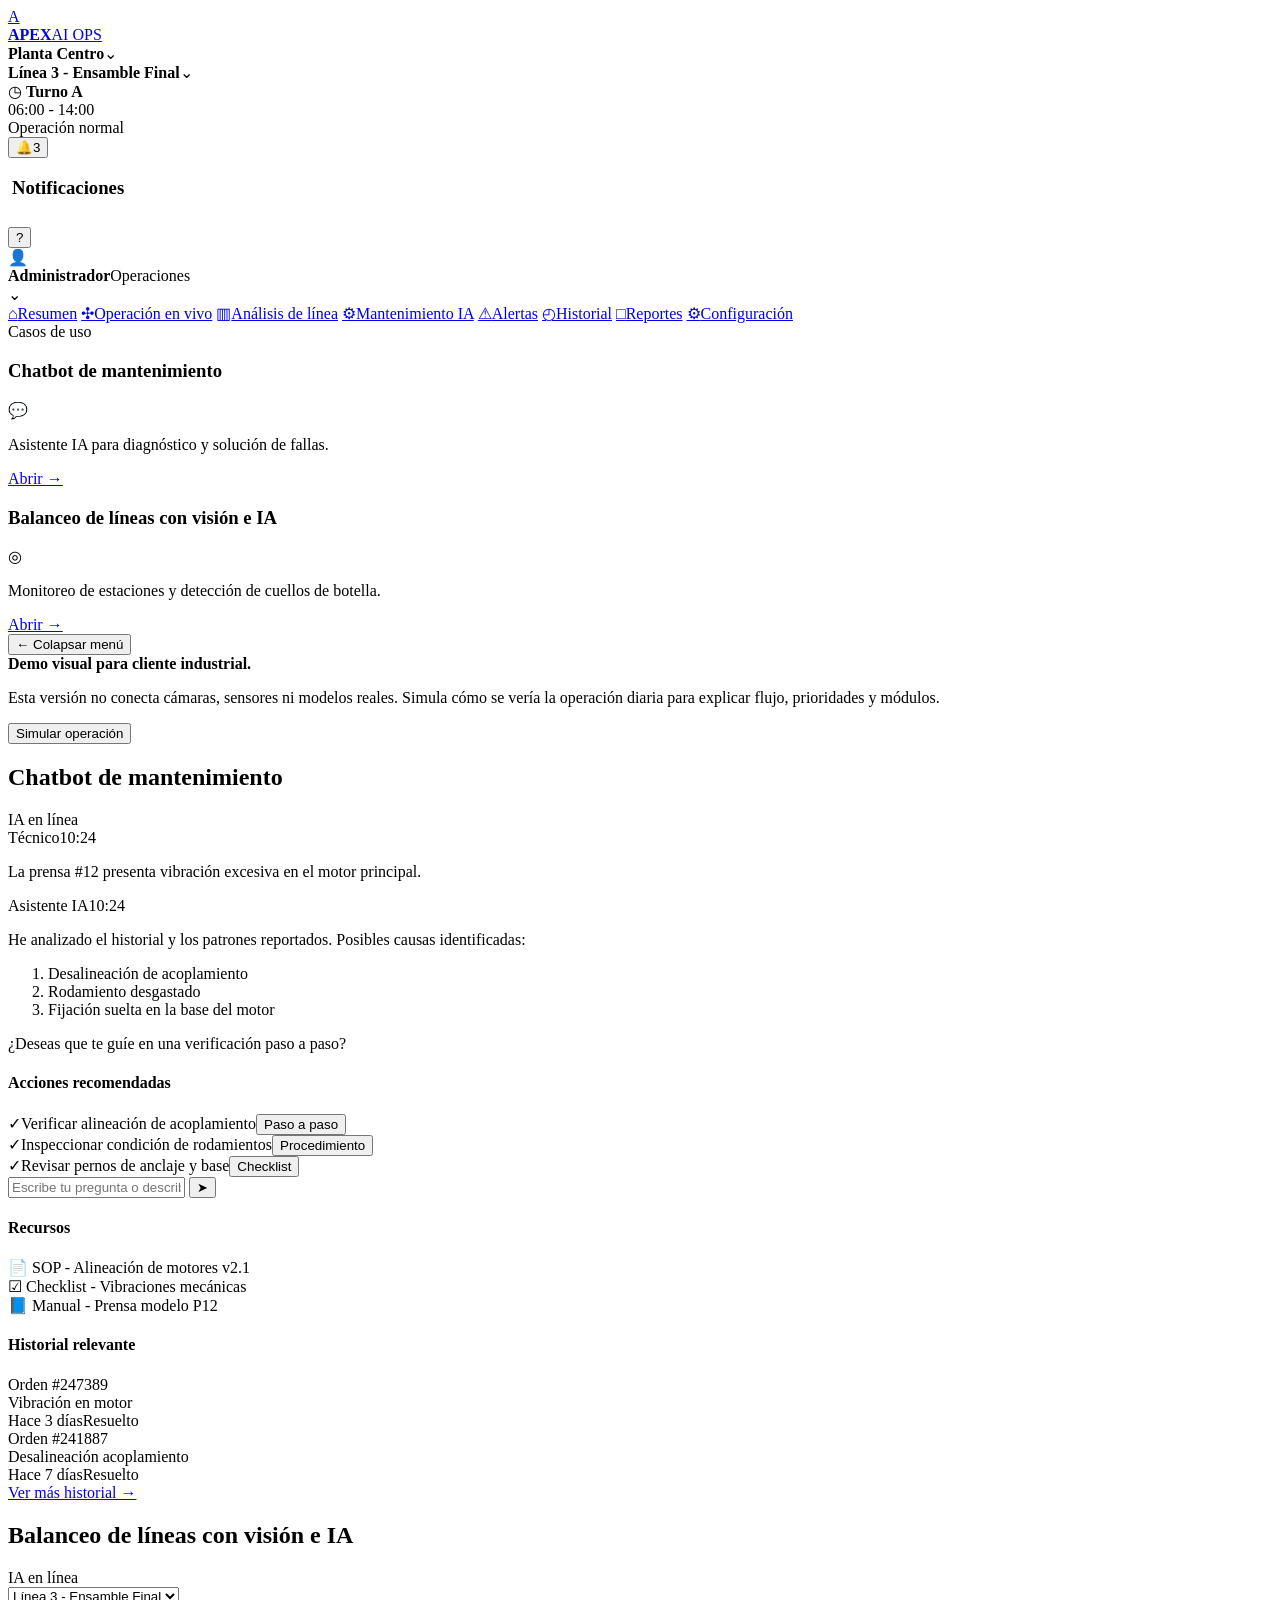
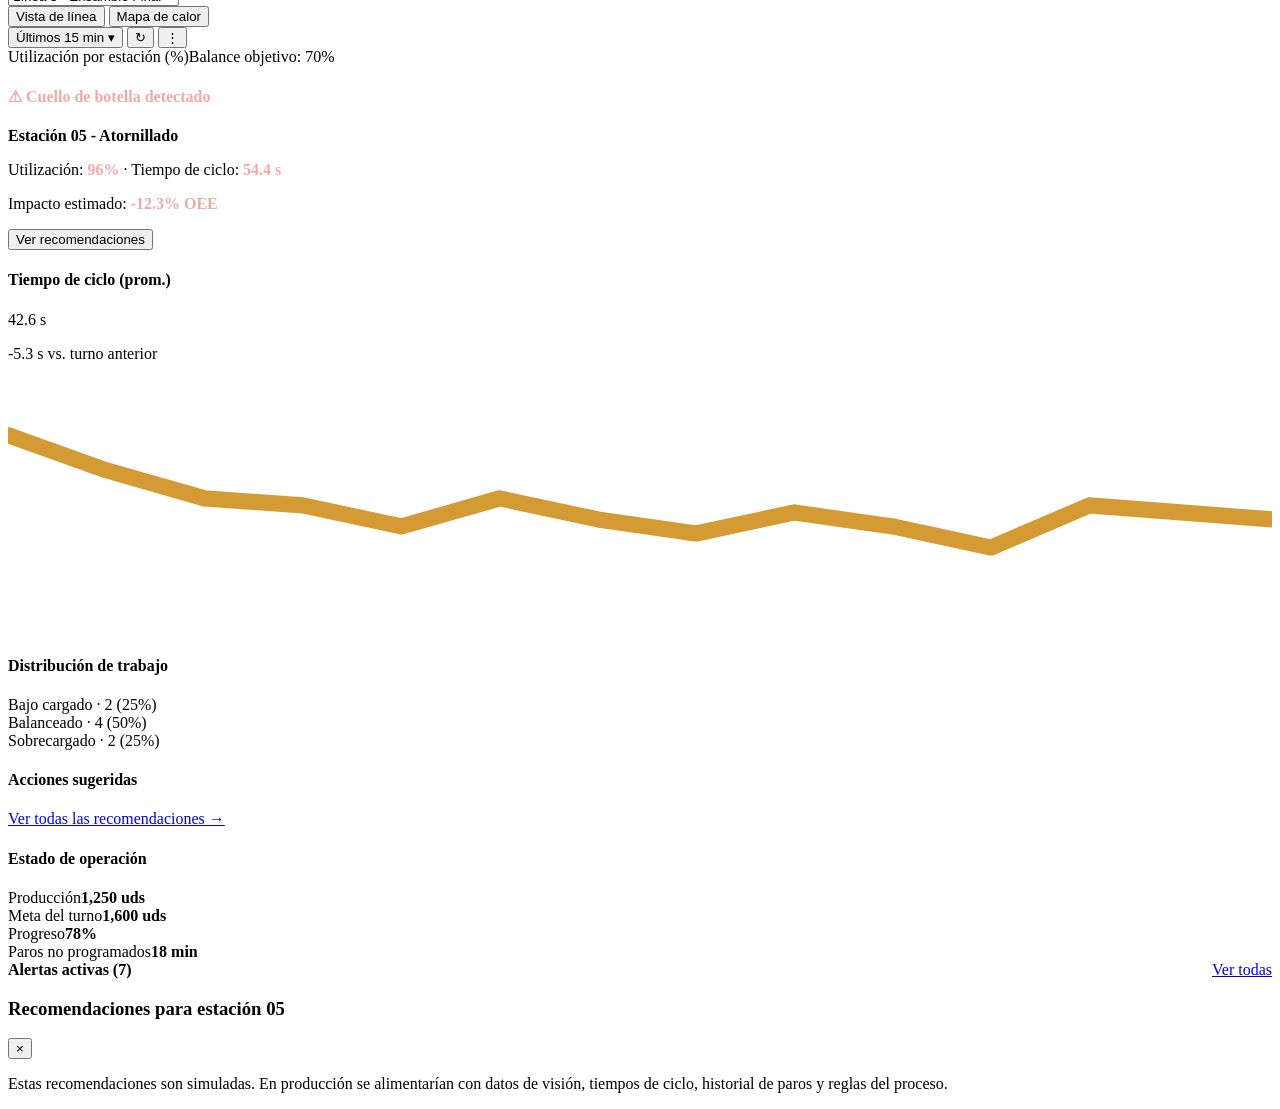
==== index.html @ f7f69852 "Add files via upload" ====
<!doctype html>
<html lang="es">
<head>
  <meta charset="utf-8" />
  <meta name="viewport" content="width=device-width, initial-scale=1" />
  <title>APEX AI OPS | Dashboard operativo</title>
  <meta name="description" content="Prototipo visual de interfaz industrial para chatbot de mantenimiento y balanceo de líneas con visión e IA." />
  <link rel="stylesheet" href="assets/css/styles.css" />
</head>
<body>
  <div class="app-shell">
    <header class="topbar">
      <a class="brand" href="index.html" aria-label="Inicio APEX AI OPS">
        <div class="brand-mark">A</div>
        <div class="brand-text"><strong>APEX</strong><span>AI OPS</span></div>
      </a>
      <div class="topbar-main">
        <div class="topbar-selects">
          <div class="selector"><strong>Planta Centro</strong><span>⌄</span></div>
          <div class="selector"><strong>Línea 3 - Ensamble Final</strong><span>⌄</span></div>
        </div>
        <div class="topbar-status">
          <div class="shift">◷ <span><b>Turno A</b><br />06:00 - 14:00</span></div>
          <div class="status-pill"><span class="status-dot" data-operation-status-dot></span><span data-operation-status-text>Operación normal</span></div>
          <div class="notif-wrapper">
            <button class="icon-btn" type="button" data-toggle-notifications aria-label="Notificaciones">🔔<span class="badge">3</span></button>
            <div class="notif-menu" data-notifications-menu>
              <div class="card-header" style="padding:0 4px 10px;min-height:auto;border-bottom:0;"><h3 class="card-title">Notificaciones</h3></div>
              <div class="alert-list" data-alert-list data-limit="3"></div>
            </div>
          </div>
          <button class="icon-btn" type="button" aria-label="Ayuda">?</button>
          <div class="user-menu"><div class="avatar">👤</div><div class="user-label"><strong>Administrador</strong><span>Operaciones</span></div><span>⌄</span></div>
        </div>
      </div>
    </header>

    <aside class="sidebar">
      <nav class="nav-list" aria-label="Navegación principal">
        <a class="nav-item active" href="index.html"><span class="nav-icon">⌂</span><span>Resumen</span></a>
        <a class="nav-item" href="operacion.html"><span class="nav-icon">✣</span><span>Operación en vivo</span></a>
        <a class="nav-item" href="balanceo.html"><span class="nav-icon">▥</span><span>Análisis de línea</span></a>
        <a class="nav-item" href="mantenimiento.html"><span class="nav-icon">⚙</span><span>Mantenimiento IA</span></a>
        <a class="nav-item" href="alertas.html"><span class="nav-icon">⚠</span><span>Alertas</span></a>
        <a class="nav-item" href="historial.html"><span class="nav-icon">◴</span><span>Historial</span></a>
        <a class="nav-item" href="reportes.html"><span class="nav-icon">□</span><span>Reportes</span></a>
        <a class="nav-item" href="configuracion.html"><span class="nav-icon">⚙</span><span>Configuración</span></a>
      </nav>

      <div class="sidebar-section-title">Casos de uso</div>
      <div class="usecase-rail">
        <article class="usecase-mini">
          <header><h3>Chatbot de mantenimiento</h3><div class="usecase-icon">💬</div></header>
          <p>Asistente IA para diagnóstico y solución de fallas.</p>
          <a class="link-arrow" href="mantenimiento.html">Abrir →</a>
        </article>
        <article class="usecase-mini">
          <header><h3>Balanceo de líneas con visión e IA</h3><div class="usecase-icon">◎</div></header>
          <p>Monitoreo de estaciones y detección de cuellos de botella.</p>
          <a class="link-arrow" href="balanceo.html">Abrir →</a>
        </article>
      </div>
      <button class="collapse-btn" data-collapse-sidebar type="button">← <span>Colapsar menú</span></button>
    </aside>

    <main class="main">
      <section class="demo-banner">
        <div>
          <strong>Demo visual para cliente industrial.</strong>
          <p>Esta versión no conecta cámaras, sensores ni modelos reales. Simula cómo se vería la operación diaria para explicar flujo, prioridades y módulos.</p>
        </div>
        <button class="btn primary" type="button" data-run-demo>Simular operación</button>
      </section>

      <div class="dashboard-grid">
        <section class="kpi-grid" data-kpis aria-label="Indicadores principales"></section>

        <section class="content-grid">
          <article class="card">
            <header class="card-header">
              <h2 class="card-title">Chatbot de mantenimiento</h2>
              <span class="ai-status"><span class="status-dot info"></span>IA en línea</span>
            </header>
            <div class="card-body chat-layout">
              <div class="chat-column">
                <div data-chat-list>
                  <div class="message user">
                    <div class="message-meta"><span>Técnico</span><time>10:24</time></div>
                    <p>La prensa #12 presenta vibración excesiva en el motor principal.</p>
                  </div>
                  <div class="message ai">
                    <div class="message-meta"><span>Asistente IA</span><time>10:24</time></div>
                    <p>He analizado el historial y los patrones reportados. Posibles causas identificadas:</p>
                    <ol>
                      <li>Desalineación de acoplamiento</li>
                      <li>Rodamiento desgastado</li>
                      <li>Fijación suelta en la base del motor</li>
                    </ol>
                    <p style="margin-top:8px;">¿Deseas que te guíe en una verificación paso a paso?</p>
                  </div>
                </div>
                <div class="actions-list">
                  <h4 class="subsection-title">Acciones recomendadas</h4>
                  <div class="action-row"><span class="checkbox">✓</span><span>Verificar alineación de acoplamiento</span><button class="small-btn">Paso a paso</button></div>
                  <div class="action-row"><span class="checkbox">✓</span><span>Inspeccionar condición de rodamientos</span><button class="small-btn">Procedimiento</button></div>
                  <div class="action-row"><span class="checkbox">✓</span><span>Revisar pernos de anclaje y base</span><button class="small-btn">Checklist</button></div>
                </div>
                <form class="chat-input" data-chat-form>
                  <input data-chat-input type="text" placeholder="Escribe tu pregunta o describe el problema..." />
                  <button class="send-btn" type="submit" aria-label="Enviar">➤</button>
                </form>
              </div>

              <aside class="aside-box">
                <div class="aside-section">
                  <h4>Recursos</h4>
                  <div class="resource-item">📄 SOP - Alineación de motores <span>v2.1</span></div>
                  <div class="resource-item">☑ Checklist - Vibraciones mecánicas</div>
                  <div class="resource-item">📘 Manual - Prensa modelo P12</div>
                </div>
                <div class="aside-section">
                  <h4>Historial relevante</h4>
                  <div class="history-item">Orden #247389<br />Vibración en motor<br /><span>Hace 3 días</span><span class="tag good">Resuelto</span></div>
                  <div class="history-item">Orden #241887<br />Desalineación acoplamiento<br /><span>Hace 7 días</span><span class="tag good">Resuelto</span></div>
                  <a class="link-arrow" href="historial.html">Ver más historial →</a>
                </div>
              </aside>
            </div>
          </article>

          <article class="card">
            <header class="card-header">
              <h2 class="card-title">Balanceo de líneas con visión e IA</h2>
              <span class="ai-status"><span class="status-dot info"></span>IA en línea</span>
            </header>
            <div class="card-body">
              <div class="panel-controls">
                <div class="control-left">
                  <select class="select-control" aria-label="Seleccionar línea"><option>Línea 3 - Ensamble Final</option></select>
                  <div class="segmented" role="group" aria-label="Modo de visualización">
                    <button class="active" type="button" data-line-mode="line">Vista de línea</button>
                    <button type="button" data-line-mode="heatmap">Mapa de calor</button>
                  </div>
                </div>
                <div class="control-right">
                  <button class="small-btn">Últimos 15 min ▾</button>
                  <button class="small-btn">↻</button>
                  <button class="small-btn">⋮</button>
                </div>
              </div>
              <div class="line-visual" aria-label="Vista simulada de estaciones">
                <div class="conveyor"></div>
                <div class="stations" data-stations></div>
              </div>
              <div class="utilization-chart">
                <div class="chart-title-row"><span>Utilización por estación (%)</span><span style="color:var(--amber);">Balance objetivo: 70%</span></div>
                <div class="bars" data-utilization-bars></div>
              </div>
              <div class="lower-grid">
                <article class="info-card">
                  <h4 style="color:#f0aaa6;">⚠ Cuello de botella detectado</h4>
                  <p><strong style="color:var(--text-100);">Estación 05 - Atornillado</strong></p>
                  <p>Utilización: <b style="color:#f0aaa6;">96%</b> · Tiempo de ciclo: <b style="color:#f0aaa6;">54.4 s</b></p>
                  <p>Impacto estimado: <b style="color:#f0aaa6;">-12.3% OEE</b></p>
                  <button class="btn warning" type="button" data-open-recommendations>Ver recomendaciones</button>
                </article>
                <article class="info-card">
                  <h4>Tiempo de ciclo (prom.)</h4>
                  <div class="info-value">42.6 s</div>
                  <p>-5.3 s vs. turno anterior</p>
                  <svg class="sparkline" viewBox="0 0 180 36" aria-hidden="true"><polyline points="0,8 14,13 28,17 42,18 56,21 70,17 84,20 98,22 112,19 126,21 140,24 154,18 180,20" fill="none" stroke="#d49b34" stroke-width="2.3" stroke-linecap="round" stroke-linejoin="round" /></svg>
                </article>
                <article class="info-card">
                  <h4>Distribución de trabajo</h4>
                  <div class="donut-wrap"><div class="donut"></div><div class="legend"><div class="legend-row"><span class="legend-dot"></span>Bajo cargado · 2 (25%)</div><div class="legend-row"><span class="legend-dot blue"></span>Balanceado · 4 (50%)</div><div class="legend-row"><span class="legend-dot red"></span>Sobrecargado · 2 (25%)</div></div></div>
                </article>
              </div>
            </div>
          </article>
        </section>

        <section class="bottom-grid">
          <article class="card info-card">
            <h4>Acciones sugeridas</h4>
            <div data-recommendations data-short="true"></div>
            <a class="link-arrow" href="balanceo.html" style="margin-top:10px;">Ver todas las recomendaciones →</a>
          </article>
          <article class="card info-card">
            <h4>Estado de operación</h4>
            <div class="status-metrics">
              <div class="status-metric"><span>Producción</span><strong>1,250 uds</strong></div>
              <div class="status-metric"><span>Meta del turno</span><strong>1,600 uds</strong></div>
              <div class="status-metric"><span>Progreso</span><strong>78%</strong></div>
              <div class="status-metric"><span>Paros no programados</span><strong>18 min</strong></div>
            </div>
          </article>
          <article class="card info-card">
            <header style="display:flex;justify-content:space-between;align-items:center;margin-bottom:10px;"><h4 style="margin:0;">Alertas activas (7)</h4><a class="link-arrow" href="alertas.html">Ver todas</a></header>
            <div class="alert-list" data-alert-list data-limit="3"></div>
          </article>
        </section>
      </div>
    </main>
  </div>

  <div class="modal-backdrop" data-modal>
    <section class="modal" role="dialog" aria-modal="true" aria-label="Recomendaciones para estación 05">
      <header><h3>Recomendaciones para estación 05</h3><button class="icon-btn" data-close-modal type="button">×</button></header>
      <div class="modal-body">
        <p class="helper-note">Estas recomendaciones son simuladas. En producción se alimentarían con datos de visión, tiempos de ciclo, historial de paros y reglas del proceso.</p>
        <div style="margin-top:12px;" data-recommendations></div>
      </div>
    </section>
  </div>

  <script src="assets/js/app.js"></script>
</body>
</html>
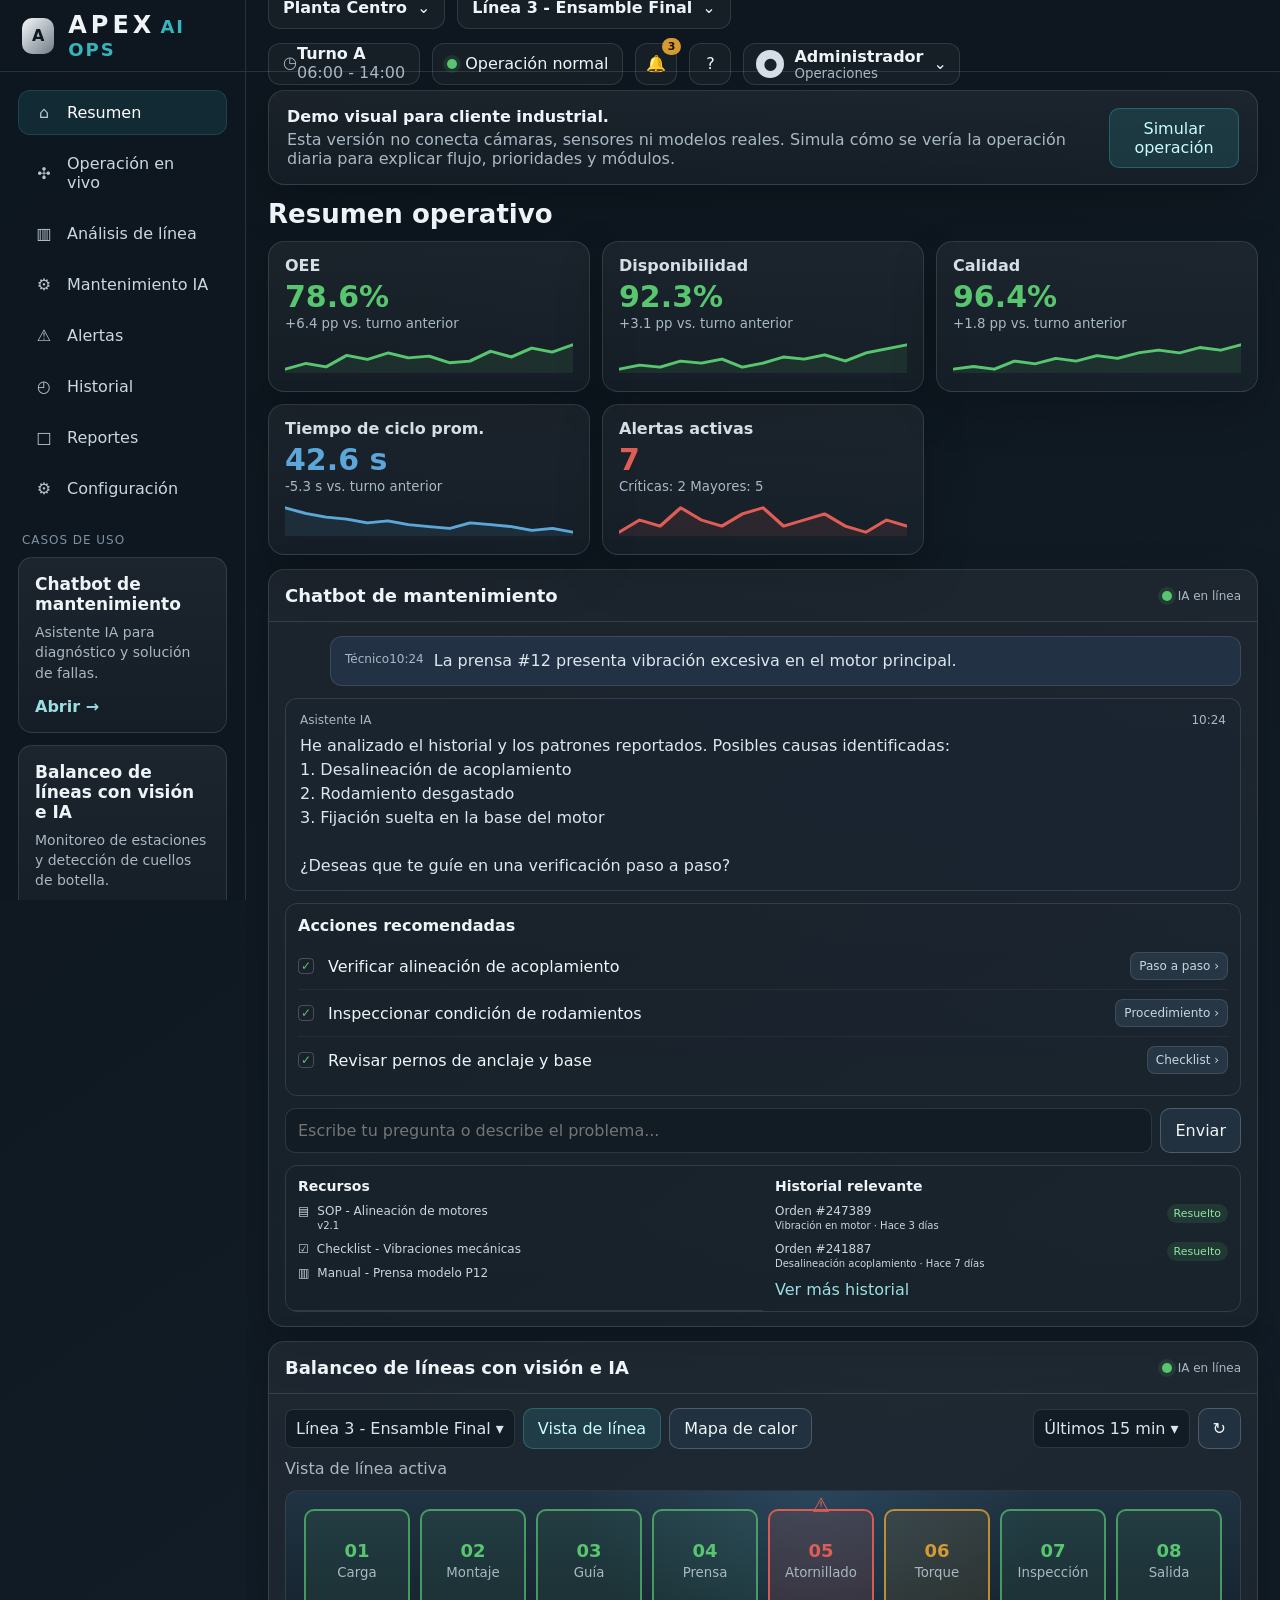
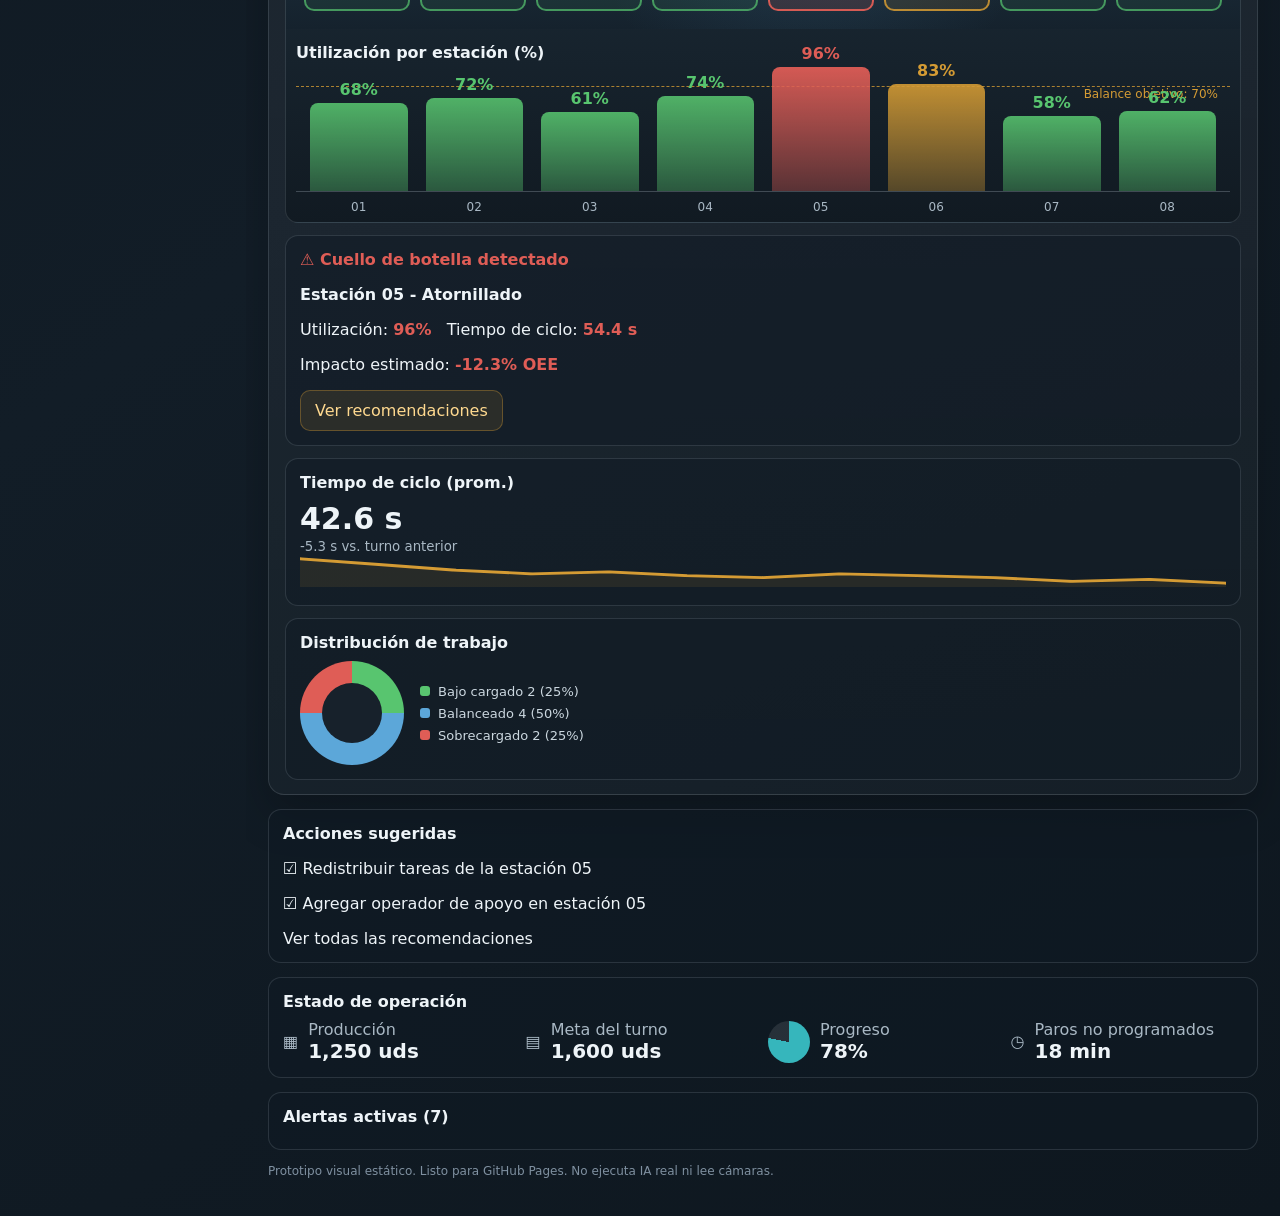
==== commit b6684b41: "Add files via upload" ====
--- a/index.html
+++ b/index.html
@@ -1,218 +1,75 @@
-<!doctype html>
-<html lang="es">
-<head>
-  <meta charset="utf-8" />
-  <meta name="viewport" content="width=device-width, initial-scale=1" />
-  <title>APEX AI OPS | Dashboard operativo</title>
-  <meta name="description" content="Prototipo visual de interfaz industrial para chatbot de mantenimiento y balanceo de líneas con visión e IA." />
-  <link rel="stylesheet" href="assets/css/styles.css" />
-</head>
-<body>
-  <div class="app-shell">
-    <header class="topbar">
-      <a class="brand" href="index.html" aria-label="Inicio APEX AI OPS">
-        <div class="brand-mark">A</div>
-        <div class="brand-text"><strong>APEX</strong><span>AI OPS</span></div>
-      </a>
-      <div class="topbar-main">
-        <div class="topbar-selects">
-          <div class="selector"><strong>Planta Centro</strong><span>⌄</span></div>
-          <div class="selector"><strong>Línea 3 - Ensamble Final</strong><span>⌄</span></div>
+<!doctype html><html lang="es"><head><meta charset="utf-8"><meta name="viewport" content="width=device-width,initial-scale=1"><title>Dashboard operativo | APEX AI OPS</title><style>
+:root{
+  --bg:#0f1720; --panel:#17212b; --panel2:#1b2733; --panel3:#22303c;
+  --line:rgba(202,215,225,.14); --line2:rgba(202,215,225,.25);
+  --text:#eef4f8; --muted:#a9b8c4; --soft:#7f90a0;
+  --teal:#36b6bc; --green:#58c56f; --amber:#d49b34; --red:#df5d56; --blue:#5ca7d9;
+  --shadow:0 18px 45px rgba(0,0,0,.22); --r:16px; --sidebar:288px; --top:72px;
+  font-family:Inter,ui-sans-serif,system-ui,-apple-system,BlinkMacSystemFont,"Segoe UI",sans-serif;
+}
+*{box-sizing:border-box} html{background:var(--bg);color:var(--text)} body{margin:0;min-height:100vh;background:linear-gradient(145deg,#0d151d 0%,#121d27 55%,#0e171f 100%);color:var(--text)}
+a{color:inherit;text-decoration:none} button,input,select{font:inherit} .app{min-height:100vh;display:grid;grid-template-columns:var(--sidebar) 1fr;grid-template-rows:var(--top) 1fr}.topbar{grid-column:1/3;display:flex;align-items:center;border-bottom:1px solid var(--line);background:rgba(15,23,32,.96);position:sticky;top:0;z-index:10}.brand{width:var(--sidebar);height:100%;display:flex;align-items:center;gap:14px;padding:0 22px;border-right:1px solid var(--line)}.brand-mark{width:36px;height:36px;border-radius:10px;background:linear-gradient(135deg,#f5f8fa,#6f7c86);color:#0f1720;display:grid;place-items:center;font-weight:900}.brand strong{font-size:24px;letter-spacing:4px}.brand span{font-size:18px;color:var(--teal);font-weight:800;letter-spacing:2px}.top-meta{flex:1;display:flex;align-items:center;justify-content:space-between;height:100%;gap:14px;padding:0 22px}.selectors,.status-area{display:flex;align-items:center;gap:12px}.selector,.shift,.user,.status-pill,.icon-btn{background:rgba(255,255,255,.035);border:1px solid var(--line);border-radius:12px;color:var(--text);min-height:42px;display:flex;align-items:center}.selector{padding:0 14px;gap:10px}.shift{padding:0 14px;color:var(--muted);line-height:1.15}.shift b{color:var(--text)}.status-pill{padding:0 14px;gap:8px}.dot{width:10px;height:10px;border-radius:99px;background:var(--green);box-shadow:0 0 0 4px rgba(88,197,111,.12)}.icon-btn{position:relative;justify-content:center;width:42px;cursor:pointer}.icon-btn:hover,.selector:hover{border-color:var(--line2);background:rgba(255,255,255,.055)}.badge{position:absolute;right:-5px;top:-6px;background:var(--amber);color:#1d1405;border-radius:99px;font-size:11px;font-weight:800;padding:2px 6px}.user{gap:10px;padding:0 12px}.avatar{width:28px;height:28px;border-radius:50%;background:#d5dee6;color:#18222c;display:grid;place-items:center}.user small{display:block;color:var(--muted)}.sidebar{border-right:1px solid var(--line);padding:18px 18px 20px;background:rgba(14,24,33,.86);position:sticky;top:var(--top);height:calc(100vh - var(--top));overflow:auto}.nav{display:flex;flex-direction:column;gap:6px}.nav a{display:flex;align-items:center;gap:12px;padding:12px 14px;border-radius:12px;color:#cbd7df;border:1px solid transparent}.nav a.active,.nav a:hover{background:rgba(54,182,188,.12);border-color:rgba(54,182,188,.2);color:#fff}.nav i{font-style:normal;width:22px;text-align:center;color:#b8c5ce}.section-title{margin:22px 4px 10px;color:var(--soft);font-size:12px;letter-spacing:.08em;text-transform:uppercase}.mini-card{background:linear-gradient(180deg,rgba(255,255,255,.06),rgba(255,255,255,.03));border:1px solid var(--line);border-radius:14px;padding:16px;margin-bottom:12px}.mini-card h3{margin:0 0 8px;font-size:17px}.mini-card p{margin:0 0 14px;color:var(--muted);font-size:14px;line-height:1.45}.mini-card .open{color:#9bdfe2;font-weight:700}.main{padding:18px 22px 26px;overflow:hidden}.banner,.card,.kpi{background:linear-gradient(180deg,rgba(255,255,255,.055),rgba(255,255,255,.026));border:1px solid var(--line);border-radius:var(--r);box-shadow:var(--shadow)}.banner{display:flex;justify-content:space-between;align-items:center;gap:18px;padding:16px 18px;margin-bottom:14px}.banner p{margin:4px 0 0;color:var(--muted)}.btn{border:1px solid var(--line2);background:#22313f;color:var(--text);border-radius:10px;padding:10px 14px;cursor:pointer}.btn.primary{background:rgba(54,182,188,.16);border-color:rgba(54,182,188,.34);color:#c9fbff}.btn.warn{background:rgba(212,155,52,.12);border-color:rgba(212,155,52,.35);color:#ffd98f}.btn:hover{filter:brightness(1.08)}.kpis{display:grid;grid-template-columns:repeat(5,minmax(0,1fr));gap:12px;margin-bottom:14px}.kpi{padding:14px 16px;min-height:128px}.kpi-title{color:#d5dee5;font-weight:700}.kpi-value{font-size:30px;font-weight:800;margin-top:4px}.good{color:var(--green)}.neutral{color:var(--blue)}.bad,.critical{color:var(--red)}.warn,.major{color:var(--amber)}.kpi small{display:block;color:var(--muted);margin:2px 0 10px}.spark{width:100%;height:32px}.grid-2{display:grid;grid-template-columns:minmax(420px,.95fr) minmax(520px,1.25fr);gap:14px}.card{padding:0;overflow:hidden}.card-head{min-height:52px;padding:0 16px;border-bottom:1px solid var(--line);display:flex;justify-content:space-between;align-items:center}.card-head h2{font-size:18px;margin:0}.online{font-size:12px;color:var(--muted);display:flex;align-items:center;gap:6px}.body{padding:14px 16px}.chat-layout{display:grid;grid-template-columns:1fr 210px;gap:12px}.bubble{border:1px solid var(--line);background:rgba(25,37,49,.76);border-radius:12px;padding:12px 14px;margin-bottom:12px;color:#dce6ec;line-height:1.5}.bubble.user{margin-left:45px;background:#223244}.bubble label{display:flex;justify-content:space-between;color:var(--muted);font-size:12px;margin-bottom:5px}.actions{border:1px solid var(--line);border-radius:12px;padding:12px;margin-top:12px}.action-row{display:grid;grid-template-columns:22px 1fr auto;align-items:center;gap:8px;padding:9px 0;border-bottom:1px solid rgba(255,255,255,.05)}.action-row:last-child{border-bottom:0}.check{width:16px;height:16px;border:1px solid var(--line2);border-radius:4px;display:grid;place-items:center;color:var(--green);font-size:12px}.chip{background:#263644;border:1px solid var(--line);border-radius:8px;padding:6px 8px;color:#cbd7df;font-size:12px}.sidebox{border:1px solid var(--line);border-radius:12px;overflow:hidden}.sidebox section{padding:12px;border-bottom:1px solid var(--line)}.sidebox section:last-child{border-bottom:0}.sidebox h4{margin:0 0 10px;font-size:14px}.resource,.history{display:flex;gap:8px;align-items:flex-start;color:#cbd7df;font-size:12px;margin-bottom:10px}.tag{font-size:11px;border-radius:999px;padding:3px 7px;background:rgba(88,197,111,.12);color:#8ee5a0;margin-left:auto}.input-row{display:flex;margin-top:12px;gap:8px}.input-row input{flex:1;background:#111c25;color:var(--text);border:1px solid var(--line);border-radius:10px;padding:12px}.tabs{display:flex;gap:8px;align-items:center;flex-wrap:wrap}.select-like{background:#111c25;border:1px solid var(--line);border-radius:8px;padding:9px 10px;color:#dbe4ea}.line-view{margin-top:12px;border:1px solid var(--line);border-radius:13px;overflow:hidden;background:linear-gradient(180deg,#1c2b37,#111a22)}.station-strip{height:138px;display:grid;grid-template-columns:repeat(8,1fr);gap:10px;padding:18px;background:radial-gradient(circle at 55% 0,rgba(92,167,217,.16),transparent 42%),linear-gradient(180deg,#203342,#15222d)}.station{position:relative;border:2px solid rgba(88,197,111,.7);border-radius:10px;background:rgba(88,197,111,.08);display:flex;align-items:center;justify-content:center;flex-direction:column;gap:4px}.station.warn{border-color:rgba(212,155,52,.86);background:rgba(212,155,52,.11)}.station.bad{border-color:rgba(223,93,86,.95);background:rgba(223,93,86,.15)}.station b{font-size:18px}.station small{color:var(--muted)}.station .alert-triangle{position:absolute;top:-18px;color:var(--red);font-size:20px}.bar-chart{padding:14px 10px 8px}.bars{height:130px;display:grid;grid-template-columns:repeat(8,1fr);gap:18px;align-items:end;border-bottom:1px solid var(--line2);position:relative;padding:0 14px}.target{position:absolute;left:0;right:0;bottom:70%;border-top:1px dashed rgba(212,155,52,.8);font-size:12px;color:var(--amber);text-align:right;padding-right:12px}.bar{border-radius:8px 8px 0 0;min-height:14px;background:linear-gradient(180deg,rgba(88,197,111,.88),rgba(88,197,111,.36));position:relative;text-align:center}.bar.warn{background:linear-gradient(180deg,rgba(212,155,52,.9),rgba(212,155,52,.35))}.bar.bad{background:linear-gradient(180deg,rgba(223,93,86,.95),rgba(223,93,86,.35))}.bar span{position:absolute;top:-23px;left:0;right:0;font-weight:800}.bar-labels{display:grid;grid-template-columns:repeat(8,1fr);gap:18px;padding:8px 14px 0;color:var(--muted);font-size:12px;text-align:center}.lower-3{display:grid;grid-template-columns:1.1fr .85fr .9fr;gap:12px;margin-top:12px}.inner{border:1px solid var(--line);border-radius:13px;padding:14px;background:rgba(16,27,36,.48)}.inner h3,.inner h4{margin:0 0 9px;font-size:16px}.big{font-size:30px;font-weight:850}.donut{width:104px;height:104px;border-radius:50%;background:conic-gradient(var(--green) 0 25%,var(--blue) 25% 75%,var(--red) 75% 100%);position:relative;flex:0 0 auto}.donut:after{content:"";position:absolute;inset:22px;background:#17212b;border-radius:50%}.legend{display:grid;gap:7px}.legend div{display:flex;align-items:center;gap:8px;color:#cbd7df;font-size:13px}.sq{width:10px;height:10px;border-radius:3px;background:var(--green)}.sq.blue{background:var(--blue)}.sq.red{background:var(--red)}.bottom-grid{display:grid;grid-template-columns:.9fr 1.2fr 1fr;gap:14px;margin-top:14px}.stats{display:grid;grid-template-columns:repeat(4,1fr);gap:10px}.stat{display:flex;align-items:center;gap:10px;color:var(--muted)}.stat b{display:block;color:var(--text);font-size:20px}.progress{width:42px;height:42px;border-radius:50%;background:conic-gradient(var(--teal) 0 78%,rgba(255,255,255,.1) 78% 100%)}.alert-list{display:grid;gap:9px}.alert-item{display:grid;grid-template-columns:78px 1fr auto;gap:8px;align-items:center;color:#d9e3ea;font-size:13px}.alert-item small{color:var(--muted)}.table{width:100%;border-collapse:separate;border-spacing:0 8px}.table th{font-size:12px;color:var(--muted);text-align:left;font-weight:600}.table td{background:rgba(255,255,255,.035);padding:11px;border-top:1px solid var(--line);border-bottom:1px solid var(--line)}.table td:first-child{border-left:1px solid var(--line);border-radius:10px 0 0 10px}.table td:last-child{border-right:1px solid var(--line);border-radius:0 10px 10px 0}.page-title{margin:0 0 12px;font-size:26px}.page-note{color:var(--muted);margin-top:-6px;margin-bottom:16px}.module-grid{display:grid;grid-template-columns:repeat(2,minmax(0,1fr));gap:14px}.operation-map{height:320px;border:1px solid var(--line);border-radius:14px;background:linear-gradient(135deg,#1f303d,#12202a);display:grid;grid-template-columns:repeat(4,1fr);gap:14px;padding:18px}.cell{border:1px solid var(--line2);border-radius:12px;display:grid;place-items:center;text-align:center;background:rgba(255,255,255,.035)}.cell.bad{border-color:rgba(223,93,86,.6);background:rgba(223,93,86,.12)}.notif-menu{display:none;position:absolute;right:88px;top:64px;width:360px;background:#17212b;border:1px solid var(--line2);border-radius:14px;padding:14px;box-shadow:var(--shadow);z-index:30}.notif-menu.open{display:block}.modal{display:none;position:fixed;inset:0;background:rgba(0,0,0,.5);z-index:50;align-items:center;justify-content:center;padding:20px}.modal.open{display:flex}.modal-card{width:min(560px,96vw);background:#17212b;border:1px solid var(--line2);border-radius:16px;box-shadow:var(--shadow);padding:18px}.modal-card header{display:flex;justify-content:space-between;align-items:center;margin-bottom:12px}.modal-card h3{margin:0}.footer-note{color:var(--soft);font-size:12px;margin-top:14px}.text-muted{color:var(--muted)}.only-mobile{display:none}
+@media(max-width:1300px){:root{--sidebar:246px}.kpis{grid-template-columns:repeat(3,1fr)}.grid-2,.bottom-grid,.module-grid{grid-template-columns:1fr}.chat-layout{grid-template-columns:1fr}.sidebox{display:grid;grid-template-columns:1fr 1fr}.lower-3{grid-template-columns:1fr}.top-meta{align-items:flex-start;flex-direction:column;justify-content:center}.topbar{height:auto;min-height:var(--top)}}
+@media(max-width:860px){.app{grid-template-columns:1fr;grid-template-rows:auto auto 1fr}.topbar{grid-column:1;flex-direction:column;align-items:stretch}.brand{width:100%;height:64px}.sidebar{position:relative;top:0;height:auto;grid-row:2}.main{grid-row:3}.kpis{grid-template-columns:1fr}.selectors,.status-area{flex-wrap:wrap}.station-strip{grid-template-columns:repeat(4,1fr);height:auto}.bars{gap:8px}.alert-item{grid-template-columns:1fr}.sidebox{display:block}.top-meta{padding:12px}.only-mobile{display:block}}
+</style></head><body><div class="app"><header class="topbar"><a class="brand" href="index.html"><div class="brand-mark">A</div><div><strong>APEX</strong> <span>AI OPS</span></div></a><div class="top-meta"><div class="selectors"><div class="selector"><b>Planta Centro</b>⌄</div><div class="selector"><b>Línea 3 - Ensamble Final</b>⌄</div></div><div class="status-area"><div class="shift">◷ <span><b>Turno A</b><br>06:00 - 14:00</span></div><div class="status-pill"><span class="dot" data-status-dot></span><span data-status-text>Operación normal</span></div><button class="icon-btn" data-toggle-notif>🔔<span class="badge">3</span></button><button class="icon-btn">?</button><div class="user"><div class="avatar">●</div><div><b>Administrador</b><small>Operaciones</small></div>⌄</div></div></div><div class="notif-menu"><h3 style="margin-top:0">Notificaciones</h3><div class="alert-list" data-notif></div></div></header><aside class="sidebar"><nav class="nav"><a class="active" href="index.html"><i>⌂</i><span>Resumen</span></a><a class="" href="operacion.html"><i>✣</i><span>Operación en vivo</span></a><a class="" href="balanceo.html"><i>▥</i><span>Análisis de línea</span></a><a class="" href="mantenimiento.html"><i>⚙</i><span>Mantenimiento IA</span></a><a class="" href="alertas.html"><i>⚠</i><span>Alertas</span></a><a class="" href="historial.html"><i>◴</i><span>Historial</span></a><a class="" href="reportes.html"><i>□</i><span>Reportes</span></a><a class="" href="configuracion.html"><i>⚙</i><span>Configuración</span></a></nav><div class="section-title">Casos de uso</div><div class="mini-card"><h3>Chatbot de mantenimiento</h3><p>Asistente IA para diagnóstico y solución de fallas.</p><a class="open" href="mantenimiento.html">Abrir →</a></div><div class="mini-card"><h3>Balanceo de líneas con visión e IA</h3><p>Monitoreo de estaciones y detección de cuellos de botella.</p><a class="open" href="balanceo.html">Abrir →</a></div></aside><main class="main"><section class="banner"><div><strong>Demo visual para cliente industrial.</strong><p>Esta versión no conecta cámaras, sensores ni modelos reales. Simula cómo se vería la operación diaria para explicar flujo, prioridades y módulos.</p></div><button class="btn primary" data-demo>Simular operación</button></section><h1 class="page-title">Resumen operativo</h1><section class="kpis"><article class="kpi"><div class="kpi-title">OEE</div><div class="kpi-value good">78.6%</div><small>+6.4 pp vs. turno anterior</small><svg class="spark" viewBox="0 0 220 34" preserveAspectRatio="none"><polyline points="0.0,30.0 15.7,23.9 31.4,27.4 47.1,15.3 62.9,19.6 78.6,12.7 94.3,17.9 110.0,16.1 125.7,23.1 141.4,21.3 157.1,10.9 172.9,17.0 188.6,7.5 204.3,11.8 220.0,4.0" fill="none" stroke="#58c56f" stroke-width="3" stroke-linecap="round" stroke-linejoin="round"/><path d="M0,34 L 0.0,30.0 L 15.7,23.9 L 31.4,27.4 L 47.1,15.3 L 62.9,19.6 L 78.6,12.7 L 94.3,17.9 L 110.0,16.1 L 125.7,23.1 L 141.4,21.3 L 157.1,10.9 L 172.9,17.0 L 188.6,7.5 L 204.3,11.8 L 220.0,4.0 L 220,34 Z" fill="#58c56f" opacity=".10"/></svg></article><article class="kpi"><div class="kpi-title">Disponibilidad</div><div class="kpi-value good">92.3%</div><small>+3.1 pp vs. turno anterior</small><svg class="spark" viewBox="0 0 220 34" preserveAspectRatio="none"><polyline points="0.0,30.0 15.7,25.7 31.4,27.8 47.1,21.3 62.9,23.5 78.6,19.2 94.3,27.8 110.0,23.5 125.7,17.0 141.4,19.2 157.1,14.8 172.9,21.3 188.6,12.7 204.3,8.3 220.0,4.0" fill="none" stroke="#58c56f" stroke-width="3" stroke-linecap="round" stroke-linejoin="round"/><path d="M0,34 L 0.0,30.0 L 15.7,25.7 L 31.4,27.8 L 47.1,21.3 L 62.9,23.5 L 78.6,19.2 L 94.3,27.8 L 110.0,23.5 L 125.7,17.0 L 141.4,19.2 L 157.1,14.8 L 172.9,21.3 L 188.6,12.7 L 204.3,8.3 L 220.0,4.0 L 220,34 Z" fill="#58c56f" opacity=".10"/></svg></article><article class="kpi"><div class="kpi-title">Calidad</div><div class="kpi-value good">96.4%</div><small>+1.8 pp vs. turno anterior</small><svg class="spark" viewBox="0 0 220 34" preserveAspectRatio="none"><polyline points="0.0,30.0 15.7,27.1 31.4,30.0 47.1,21.3 62.9,24.2 78.6,18.4 94.3,21.3 110.0,15.6 125.7,18.4 141.4,12.7 157.1,9.8 172.9,12.7 188.6,6.9 204.3,9.8 220.0,4.0" fill="none" stroke="#58c56f" stroke-width="3" stroke-linecap="round" stroke-linejoin="round"/><path d="M0,34 L 0.0,30.0 L 15.7,27.1 L 31.4,30.0 L 47.1,21.3 L 62.9,24.2 L 78.6,18.4 L 94.3,21.3 L 110.0,15.6 L 125.7,18.4 L 141.4,12.7 L 157.1,9.8 L 172.9,12.7 L 188.6,6.9 L 204.3,9.8 L 220.0,4.0 L 220,34 Z" fill="#58c56f" opacity=".10"/></svg></article><article class="kpi"><div class="kpi-title">Tiempo de ciclo prom.</div><div class="kpi-value neutral">42.6 s</div><small>-5.3 s vs. turno anterior</small><svg class="spark" viewBox="0 0 220 34" preserveAspectRatio="none"><polyline points="0.0,4.0 15.7,10.0 31.4,14.0 47.1,16.0 62.9,20.0 78.6,18.0 94.3,22.0 110.0,24.0 125.7,26.0 141.4,20.0 157.1,22.0 172.9,24.0 188.6,28.0 204.3,26.0 220.0,30.0" fill="none" stroke="#5ca7d9" stroke-width="3" stroke-linecap="round" stroke-linejoin="round"/><path d="M0,34 L 0.0,4.0 L 15.7,10.0 L 31.4,14.0 L 47.1,16.0 L 62.9,20.0 L 78.6,18.0 L 94.3,22.0 L 110.0,24.0 L 125.7,26.0 L 141.4,20.0 L 157.1,22.0 L 172.9,24.0 L 188.6,28.0 L 204.3,26.0 L 220.0,30.0 L 220,34 Z" fill="#5ca7d9" opacity=".10"/></svg></article><article class="kpi"><div class="kpi-title">Alertas activas</div><div class="kpi-value bad">7</div><small>Críticas: 2   Mayores: 5</small><svg class="spark" viewBox="0 0 220 34" preserveAspectRatio="none"><polyline points="0.0,30.0 15.7,17.0 31.4,23.5 47.1,4.0 62.9,17.0 78.6,23.5 94.3,10.5 110.0,4.0 125.7,23.5 141.4,17.0 157.1,10.5 172.9,23.5 188.6,30.0 204.3,17.0 220.0,23.5" fill="none" stroke="#df5d56" stroke-width="3" stroke-linecap="round" stroke-linejoin="round"/><path d="M0,34 L 0.0,30.0 L 15.7,17.0 L 31.4,23.5 L 47.1,4.0 L 62.9,17.0 L 78.6,23.5 L 94.3,10.5 L 110.0,4.0 L 125.7,23.5 L 141.4,17.0 L 157.1,10.5 L 172.9,23.5 L 188.6,30.0 L 204.3,17.0 L 220.0,23.5 L 220,34 Z" fill="#df5d56" opacity=".10"/></svg></article></section><section class="grid-2">
+    <article class="card">
+      <header class="card-head"><h2>Chatbot de mantenimiento</h2><span class="online"><span class="dot"></span> IA en línea</span></header>
+      <div class="body chat-layout">
+        <div>
+          <div data-chat-log>
+            <div class="bubble user"><label><span>Técnico</span><span>10:24</span></label>La prensa #12 presenta vibración excesiva en el motor principal.</div>
+            <div class="bubble"><label><span>Asistente IA</span><span>10:24</span></label>He analizado el historial y los patrones reportados. Posibles causas identificadas:<br>1. Desalineación de acoplamiento<br>2. Rodamiento desgastado<br>3. Fijación suelta en la base del motor<br><br>¿Deseas que te guíe en una verificación paso a paso?</div>
+          </div>
+          <div class="actions"><h4 style="margin:0 0 8px">Acciones recomendadas</h4><div class="action-row"><span class="check">✓</span><span>Verificar alineación de acoplamiento</span><button class="chip">Paso a paso ›</button></div><div class="action-row"><span class="check">✓</span><span>Inspeccionar condición de rodamientos</span><button class="chip">Procedimiento ›</button></div><div class="action-row"><span class="check">✓</span><span>Revisar pernos de anclaje y base</span><button class="chip">Checklist ›</button></div></div>
+          <form class="input-row" data-chat-form><input data-chat-input placeholder="Escribe tu pregunta o describe el problema..."><button class="btn" type="submit">Enviar</button></form>
         </div>
-        <div class="topbar-status">
-          <div class="shift">◷ <span><b>Turno A</b><br />06:00 - 14:00</span></div>
-          <div class="status-pill"><span class="status-dot" data-operation-status-dot></span><span data-operation-status-text>Operación normal</span></div>
-          <div class="notif-wrapper">
-            <button class="icon-btn" type="button" data-toggle-notifications aria-label="Notificaciones">🔔<span class="badge">3</span></button>
-            <div class="notif-menu" data-notifications-menu>
-              <div class="card-header" style="padding:0 4px 10px;min-height:auto;border-bottom:0;"><h3 class="card-title">Notificaciones</h3></div>
-              <div class="alert-list" data-alert-list data-limit="3"></div>
-            </div>
-          </div>
-          <button class="icon-btn" type="button" aria-label="Ayuda">?</button>
-          <div class="user-menu"><div class="avatar">👤</div><div class="user-label"><strong>Administrador</strong><span>Operaciones</span></div><span>⌄</span></div>
+        <aside class="sidebox"><section><h4>Recursos</h4><div class="resource">▤ <span>SOP - Alineación de motores<br><small>v2.1</small></span></div><div class="resource">☑ <span>Checklist - Vibraciones mecánicas</span></div><div class="resource">▥ <span>Manual - Prensa modelo P12</span></div></section><section><h4>Historial relevante</h4><div class="history"><span>Orden #247389<br><small>Vibración en motor · Hace 3 días</small></span><span class="tag">Resuelto</span></div><div class="history"><span>Orden #241887<br><small>Desalineación acoplamiento · Hace 7 días</small></span><span class="tag">Resuelto</span></div><a class="mini-card open" href="historial.html" style="display:block;margin:0;padding:0;background:transparent;border:0;color:#9bdfe2">Ver más historial</a></section></aside>
+      </div>
+    </article>
+    <article class="card">
+      <header class="card-head"><h2>Balanceo de líneas con visión e IA</h2><span class="online"><span class="dot"></span> IA en línea</span></header>
+      <div class="body">
+        <div class="tabs">
+          <div class="select-like">Línea 3 - Ensamble Final ▾</div>
+          <button class="btn primary" data-mode="line">Vista de línea</button>
+          <button class="btn" data-mode="heat">Mapa de calor</button>
+          <div class="select-like" style="margin-left:auto">Últimos 15 min ▾</div>
+          <button class="btn">↻</button>
+        </div>
+        <p class="text-muted" data-mode-label style="margin:10px 0 0">Vista de línea activa</p>
+        
+    <div class="line-view">
+      <div class="station-strip"><div class="station good"><b>01</b><small>Carga</small></div><div class="station good"><b>02</b><small>Montaje</small></div><div class="station good"><b>03</b><small>Guía</small></div><div class="station good"><b>04</b><small>Prensa</small></div><div class="station bad"><span class=alert-triangle>⚠</span><b>05</b><small>Atornillado</small></div><div class="station warn"><b>06</b><small>Torque</small></div><div class="station good"><b>07</b><small>Inspección</small></div><div class="station good"><b>08</b><small>Salida</small></div></div>
+      <div class="bar-chart">
+        <strong>Utilización por estación (%)</strong>
+        <div class="bars"><div class="target">Balance objetivo: 70%</div><div class="bar good" style="height:68%"><span>68%</span></div><div class="bar good" style="height:72%"><span>72%</span></div><div class="bar good" style="height:61%"><span>61%</span></div><div class="bar good" style="height:74%"><span>74%</span></div><div class="bar bad" style="height:96%"><span>96%</span></div><div class="bar warn" style="height:83%"><span>83%</span></div><div class="bar good" style="height:58%"><span>58%</span></div><div class="bar good" style="height:62%"><span>62%</span></div></div>
+        <div class="bar-labels"><span>01</span><span>02</span><span>03</span><span>04</span><span>05</span><span>06</span><span>07</span><span>08</span></div>
+      </div>
+    </div>
+        <div class="lower-3">
+          <section class="inner"><h3 class="critical">⚠ Cuello de botella detectado</h3><p><b>Estación 05 - Atornillado</b></p><p>Utilización: <b class="critical">96%</b> &nbsp; Tiempo de ciclo: <b class="critical">54.4 s</b></p><p>Impacto estimado: <b class="critical">-12.3% OEE</b></p><button class="btn warn" data-open-modal>Ver recomendaciones</button></section>
+          <section class="inner"><h3>Tiempo de ciclo (prom.)</h3><div class="big">42.6 s</div><small class="text-muted">-5.3 s vs. turno anterior</small><svg class="spark" viewBox="0 0 220 34" preserveAspectRatio="none"><polyline points="0.0,4.0 18.3,10.0 36.7,16.0 55.0,20.0 73.3,18.0 91.7,22.0 110.0,24.0 128.3,20.0 146.7,22.0 165.0,24.0 183.3,28.0 201.7,26.0 220.0,30.0" fill="none" stroke="#d49b34" stroke-width="3" stroke-linecap="round" stroke-linejoin="round"/><path d="M0,34 L 0.0,4.0 L 18.3,10.0 L 36.7,16.0 L 55.0,20.0 L 73.3,18.0 L 91.7,22.0 L 110.0,24.0 L 128.3,20.0 L 146.7,22.0 L 165.0,24.0 L 183.3,28.0 L 201.7,26.0 L 220.0,30.0 L 220,34 Z" fill="#d49b34" opacity=".10"/></svg></section>
+          <section class="inner"><h3>Distribución de trabajo</h3><div style="display:flex;align-items:center;gap:16px"><div class="donut"></div><div class="legend"><div><span class="sq"></span>Bajo cargado 2 (25%)</div><div><span class="sq blue"></span>Balanceado 4 (50%)</div><div><span class="sq red"></span>Sobrecargado 2 (25%)</div></div></div></section>
         </div>
       </div>
-    </header>
-
-    <aside class="sidebar">
-      <nav class="nav-list" aria-label="Navegación principal">
-        <a class="nav-item active" href="index.html"><span class="nav-icon">⌂</span><span>Resumen</span></a>
-        <a class="nav-item" href="operacion.html"><span class="nav-icon">✣</span><span>Operación en vivo</span></a>
-        <a class="nav-item" href="balanceo.html"><span class="nav-icon">▥</span><span>Análisis de línea</span></a>
-        <a class="nav-item" href="mantenimiento.html"><span class="nav-icon">⚙</span><span>Mantenimiento IA</span></a>
-        <a class="nav-item" href="alertas.html"><span class="nav-icon">⚠</span><span>Alertas</span></a>
-        <a class="nav-item" href="historial.html"><span class="nav-icon">◴</span><span>Historial</span></a>
-        <a class="nav-item" href="reportes.html"><span class="nav-icon">□</span><span>Reportes</span></a>
-        <a class="nav-item" href="configuracion.html"><span class="nav-icon">⚙</span><span>Configuración</span></a>
-      </nav>
-
-      <div class="sidebar-section-title">Casos de uso</div>
-      <div class="usecase-rail">
-        <article class="usecase-mini">
-          <header><h3>Chatbot de mantenimiento</h3><div class="usecase-icon">💬</div></header>
-          <p>Asistente IA para diagnóstico y solución de fallas.</p>
-          <a class="link-arrow" href="mantenimiento.html">Abrir →</a>
-        </article>
-        <article class="usecase-mini">
-          <header><h3>Balanceo de líneas con visión e IA</h3><div class="usecase-icon">◎</div></header>
-          <p>Monitoreo de estaciones y detección de cuellos de botella.</p>
-          <a class="link-arrow" href="balanceo.html">Abrir →</a>
-        </article>
-      </div>
-      <button class="collapse-btn" data-collapse-sidebar type="button">← <span>Colapsar menú</span></button>
-    </aside>
-
-    <main class="main">
-      <section class="demo-banner">
-        <div>
-          <strong>Demo visual para cliente industrial.</strong>
-          <p>Esta versión no conecta cámaras, sensores ni modelos reales. Simula cómo se vería la operación diaria para explicar flujo, prioridades y módulos.</p>
-        </div>
-        <button class="btn primary" type="button" data-run-demo>Simular operación</button>
-      </section>
-
-      <div class="dashboard-grid">
-        <section class="kpi-grid" data-kpis aria-label="Indicadores principales"></section>
-
-        <section class="content-grid">
-          <article class="card">
-            <header class="card-header">
-              <h2 class="card-title">Chatbot de mantenimiento</h2>
-              <span class="ai-status"><span class="status-dot info"></span>IA en línea</span>
-            </header>
-            <div class="card-body chat-layout">
-              <div class="chat-column">
-                <div data-chat-list>
-                  <div class="message user">
-                    <div class="message-meta"><span>Técnico</span><time>10:24</time></div>
-                    <p>La prensa #12 presenta vibración excesiva en el motor principal.</p>
-                  </div>
-                  <div class="message ai">
-                    <div class="message-meta"><span>Asistente IA</span><time>10:24</time></div>
-                    <p>He analizado el historial y los patrones reportados. Posibles causas identificadas:</p>
-                    <ol>
-                      <li>Desalineación de acoplamiento</li>
-                      <li>Rodamiento desgastado</li>
-                      <li>Fijación suelta en la base del motor</li>
-                    </ol>
-                    <p style="margin-top:8px;">¿Deseas que te guíe en una verificación paso a paso?</p>
-                  </div>
-                </div>
-                <div class="actions-list">
-                  <h4 class="subsection-title">Acciones recomendadas</h4>
-                  <div class="action-row"><span class="checkbox">✓</span><span>Verificar alineación de acoplamiento</span><button class="small-btn">Paso a paso</button></div>
-                  <div class="action-row"><span class="checkbox">✓</span><span>Inspeccionar condición de rodamientos</span><button class="small-btn">Procedimiento</button></div>
-                  <div class="action-row"><span class="checkbox">✓</span><span>Revisar pernos de anclaje y base</span><button class="small-btn">Checklist</button></div>
-                </div>
-                <form class="chat-input" data-chat-form>
-                  <input data-chat-input type="text" placeholder="Escribe tu pregunta o describe el problema..." />
-                  <button class="send-btn" type="submit" aria-label="Enviar">➤</button>
-                </form>
-              </div>
-
-              <aside class="aside-box">
-                <div class="aside-section">
-                  <h4>Recursos</h4>
-                  <div class="resource-item">📄 SOP - Alineación de motores <span>v2.1</span></div>
-                  <div class="resource-item">☑ Checklist - Vibraciones mecánicas</div>
-                  <div class="resource-item">📘 Manual - Prensa modelo P12</div>
-                </div>
-                <div class="aside-section">
-                  <h4>Historial relevante</h4>
-                  <div class="history-item">Orden #247389<br />Vibración en motor<br /><span>Hace 3 días</span><span class="tag good">Resuelto</span></div>
-                  <div class="history-item">Orden #241887<br />Desalineación acoplamiento<br /><span>Hace 7 días</span><span class="tag good">Resuelto</span></div>
-                  <a class="link-arrow" href="historial.html">Ver más historial →</a>
-                </div>
-              </aside>
-            </div>
-          </article>
-
-          <article class="card">
-            <header class="card-header">
-              <h2 class="card-title">Balanceo de líneas con visión e IA</h2>
-              <span class="ai-status"><span class="status-dot info"></span>IA en línea</span>
-            </header>
-            <div class="card-body">
-              <div class="panel-controls">
-                <div class="control-left">
-                  <select class="select-control" aria-label="Seleccionar línea"><option>Línea 3 - Ensamble Final</option></select>
-                  <div class="segmented" role="group" aria-label="Modo de visualización">
-                    <button class="active" type="button" data-line-mode="line">Vista de línea</button>
-                    <button type="button" data-line-mode="heatmap">Mapa de calor</button>
-                  </div>
-                </div>
-                <div class="control-right">
-                  <button class="small-btn">Últimos 15 min ▾</button>
-                  <button class="small-btn">↻</button>
-                  <button class="small-btn">⋮</button>
-                </div>
-              </div>
-              <div class="line-visual" aria-label="Vista simulada de estaciones">
-                <div class="conveyor"></div>
-                <div class="stations" data-stations></div>
-              </div>
-              <div class="utilization-chart">
-                <div class="chart-title-row"><span>Utilización por estación (%)</span><span style="color:var(--amber);">Balance objetivo: 70%</span></div>
-                <div class="bars" data-utilization-bars></div>
-              </div>
-              <div class="lower-grid">
-                <article class="info-card">
-                  <h4 style="color:#f0aaa6;">⚠ Cuello de botella detectado</h4>
-                  <p><strong style="color:var(--text-100);">Estación 05 - Atornillado</strong></p>
-                  <p>Utilización: <b style="color:#f0aaa6;">96%</b> · Tiempo de ciclo: <b style="color:#f0aaa6;">54.4 s</b></p>
-                  <p>Impacto estimado: <b style="color:#f0aaa6;">-12.3% OEE</b></p>
-                  <button class="btn warning" type="button" data-open-recommendations>Ver recomendaciones</button>
-                </article>
-                <article class="info-card">
-                  <h4>Tiempo de ciclo (prom.)</h4>
-                  <div class="info-value">42.6 s</div>
-                  <p>-5.3 s vs. turno anterior</p>
-                  <svg class="sparkline" viewBox="0 0 180 36" aria-hidden="true"><polyline points="0,8 14,13 28,17 42,18 56,21 70,17 84,20 98,22 112,19 126,21 140,24 154,18 180,20" fill="none" stroke="#d49b34" stroke-width="2.3" stroke-linecap="round" stroke-linejoin="round" /></svg>
-                </article>
-                <article class="info-card">
-                  <h4>Distribución de trabajo</h4>
-                  <div class="donut-wrap"><div class="donut"></div><div class="legend"><div class="legend-row"><span class="legend-dot"></span>Bajo cargado · 2 (25%)</div><div class="legend-row"><span class="legend-dot blue"></span>Balanceado · 4 (50%)</div><div class="legend-row"><span class="legend-dot red"></span>Sobrecargado · 2 (25%)</div></div></div>
-                </article>
-              </div>
-            </div>
-          </article>
-        </section>
-
-        <section class="bottom-grid">
-          <article class="card info-card">
-            <h4>Acciones sugeridas</h4>
-            <div data-recommendations data-short="true"></div>
-            <a class="link-arrow" href="balanceo.html" style="margin-top:10px;">Ver todas las recomendaciones →</a>
-          </article>
-          <article class="card info-card">
-            <h4>Estado de operación</h4>
-            <div class="status-metrics">
-              <div class="status-metric"><span>Producción</span><strong>1,250 uds</strong></div>
-              <div class="status-metric"><span>Meta del turno</span><strong>1,600 uds</strong></div>
-              <div class="status-metric"><span>Progreso</span><strong>78%</strong></div>
-              <div class="status-metric"><span>Paros no programados</span><strong>18 min</strong></div>
-            </div>
-          </article>
-          <article class="card info-card">
-            <header style="display:flex;justify-content:space-between;align-items:center;margin-bottom:10px;"><h4 style="margin:0;">Alertas activas (7)</h4><a class="link-arrow" href="alertas.html">Ver todas</a></header>
-            <div class="alert-list" data-alert-list data-limit="3"></div>
-          </article>
-        </section>
-      </div>
-    </main>
-  </div>
-
-  <div class="modal-backdrop" data-modal>
-    <section class="modal" role="dialog" aria-modal="true" aria-label="Recomendaciones para estación 05">
-      <header><h3>Recomendaciones para estación 05</h3><button class="icon-btn" data-close-modal type="button">×</button></header>
-      <div class="modal-body">
-        <p class="helper-note">Estas recomendaciones son simuladas. En producción se alimentarían con datos de visión, tiempos de ciclo, historial de paros y reglas del proceso.</p>
-        <div style="margin-top:12px;" data-recommendations></div>
-      </div>
-    </section>
-  </div>
-
-  <script src="assets/js/app.js"></script>
-</body>
-</html>
+    </article></section>
+    <section class="bottom-grid">
+      <article class="inner"><h3>Acciones sugeridas</h3><p>☑ Redistribuir tareas de la estación 05</p><p>☑ Agregar operador de apoyo en estación 05</p><a class="open" href="balanceo.html">Ver todas las recomendaciones</a></article>
+      <article class="inner"><h3>Estado de operación</h3><div class="stats"><div class="stat">▦ <span>Producción<b>1,250 uds</b></span></div><div class="stat">▤ <span>Meta del turno<b>1,600 uds</b></span></div><div class="stat"><span class="progress"></span><span>Progreso<b>78%</b></span></div><div class="stat">◷ <span>Paros no programados<b>18 min</b></span></div></div></article>
+      <article class="inner"><h3>Alertas activas (7)</h3><div class="alert-list" data-notif></div></article>
+    </section><p class="footer-note">Prototipo visual estático. Listo para GitHub Pages. No ejecuta IA real ni lee cámaras.</p></main></div><div class="modal"><div class="modal-card"><header><h3>Recomendaciones para estación 05</h3><button class="icon-btn" data-close-modal>×</button></header><p class="text-muted">En producción se generarían con datos de visión, tiempos de ciclo, historial de paros y reglas del proceso.</p><ul><li>Revisar asignación de operador.</li><li>Reducir carga de estación 05.</li><li>Validar herramienta de atornillado.</li><li>Revisar microparos de los últimos 15 minutos.</li></ul></div></div><script>
+(function(){
+  const $=(s,r=document)=>r.querySelector(s); const $$=(s,r=document)=>Array.from(r.querySelectorAll(s));
+  const alerts=[
+    ['Crítica','Prensa #12 - Vibración alta en motor','Hace 5 min','critical'],
+    ['Mayor','Transportador #3 - Atasco detectado','Hace 12 min','major'],
+    ['Mayor','Soldadora #7 - Temperatura elevada','Hace 24 min','major']
+  ];
+  const notif=$('[data-notif]'); if(notif){ notif.innerHTML=alerts.map(a=>`<div class="alert-item"><b class="${a[3]}">${a[0]}</b><span>${a[1]}</span><small>${a[2]}</small></div>`).join(''); }
+  const nbtn=$('[data-toggle-notif]'), menu=$('.notif-menu'); if(nbtn&&menu){nbtn.addEventListener('click',()=>menu.classList.toggle('open'));}
+  $$('[data-mode]').forEach(btn=>btn.addEventListener('click',()=>{$$('[data-mode]').forEach(b=>b.classList.remove('primary'));btn.classList.add('primary');const label=$('[data-mode-label]'); if(label) label.textContent=btn.dataset.mode==='heat'?'Mapa de calor activo':'Vista de línea activa';}));
+  const modal=$('.modal'); $$('[data-open-modal]').forEach(b=>b.addEventListener('click',()=>modal&&modal.classList.add('open'))); $$('[data-close-modal]').forEach(b=>b.addEventListener('click',()=>modal&&modal.classList.remove('open')));
+  const form=$('[data-chat-form]'); if(form){form.addEventListener('submit',e=>{e.preventDefault(); const input=$('[data-chat-input]'); const log=$('[data-chat-log]'); if(!input||!log||!input.value.trim())return; const msg=input.value.trim(); const div=document.createElement('div'); div.className='bubble user'; div.innerHTML=`<label><span>Técnico</span><span>Ahora</span></label>${msg}`; log.appendChild(div); input.value=''; setTimeout(()=>{const ans=document.createElement('div'); ans.className='bubble'; ans.innerHTML='<label><span>Asistente IA</span><span>Ahora</span></label>Mensaje recibido. En esta demo la respuesta es simulada; en producción se conectaría al backend de IA y al historial de mantenimiento.'; log.appendChild(ans);},250);});}
+  const demo=$('[data-demo]'); if(demo){demo.addEventListener('click',()=>{const status=$('[data-status-text]'); const dot=$('[data-status-dot]'); if(status)status.textContent='Evento simulado: revisar estación 05'; if(dot)dot.style.background='var(--amber)'; alert('Demo visual: se simula una condición de sobrecarga en estación 05. No hay conexión real a cámaras, sensores ni modelos de IA.');});}
+})();
+</script></body></html>
